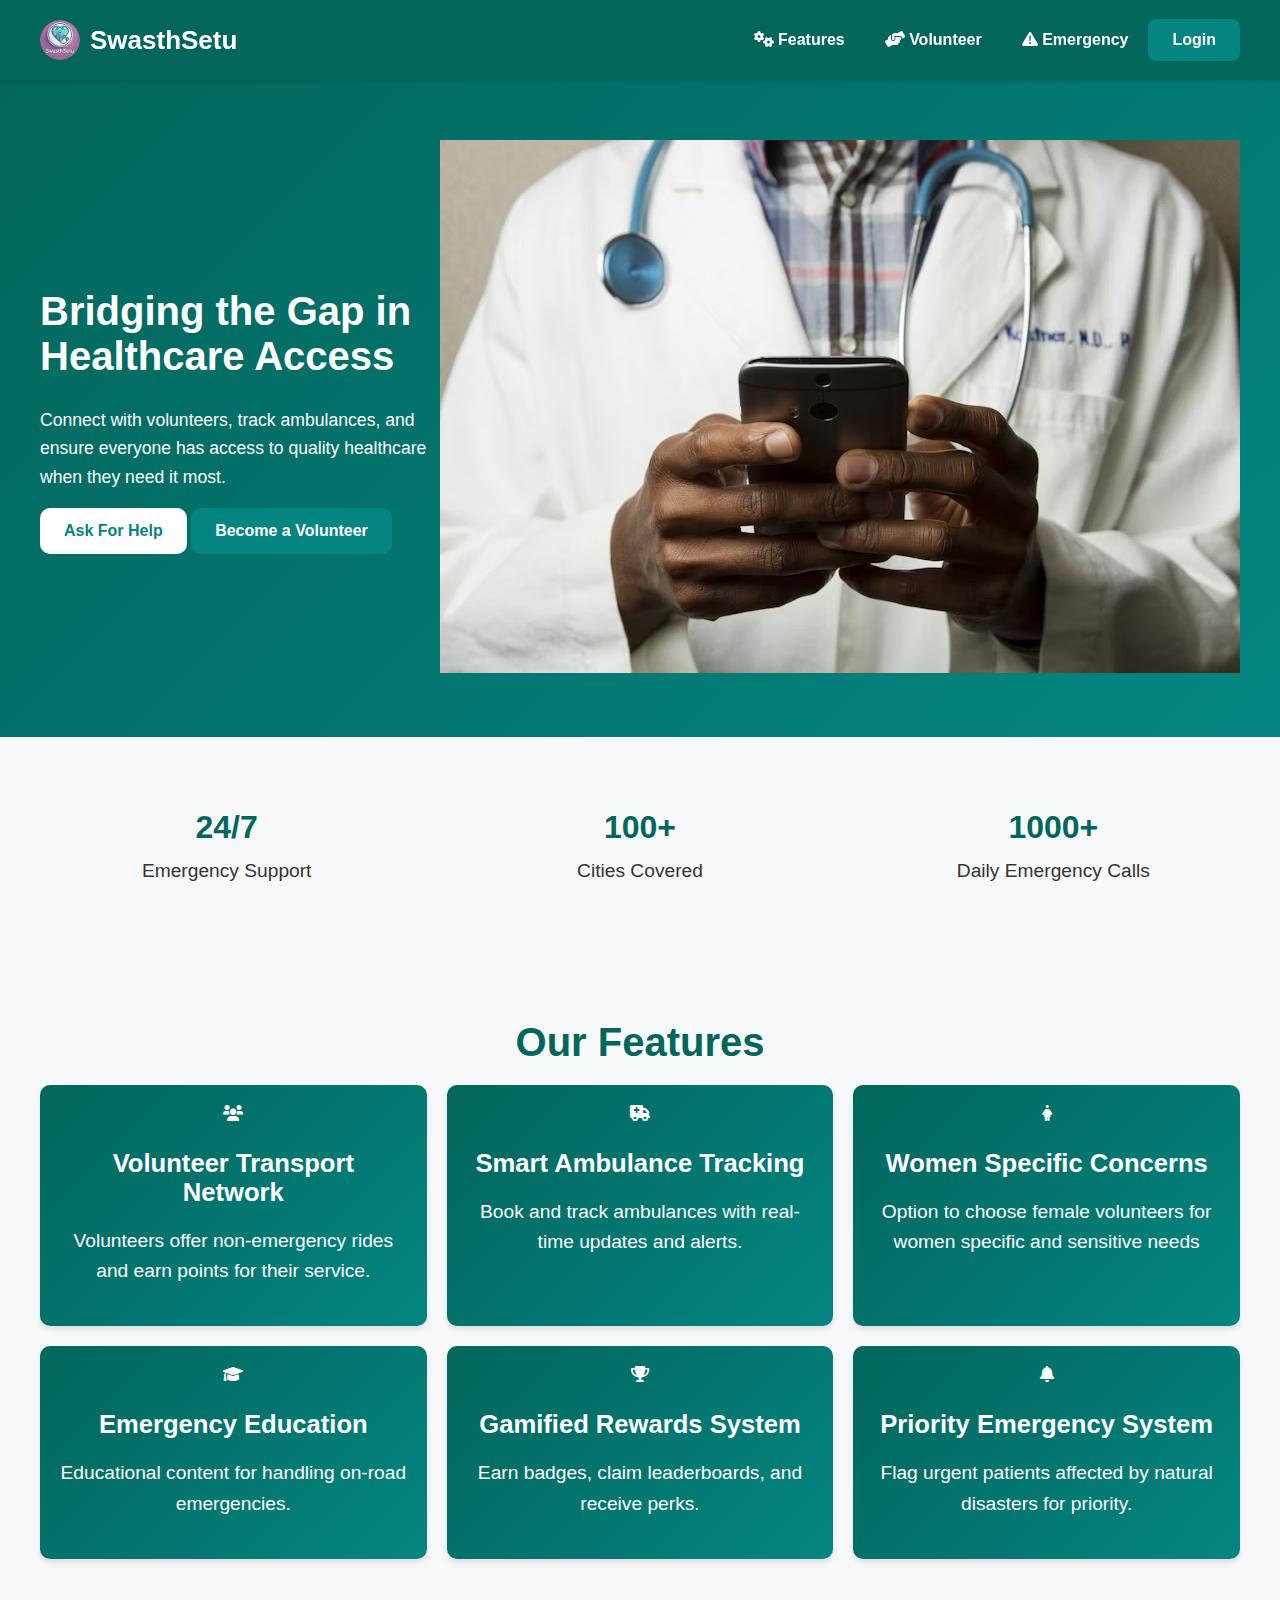
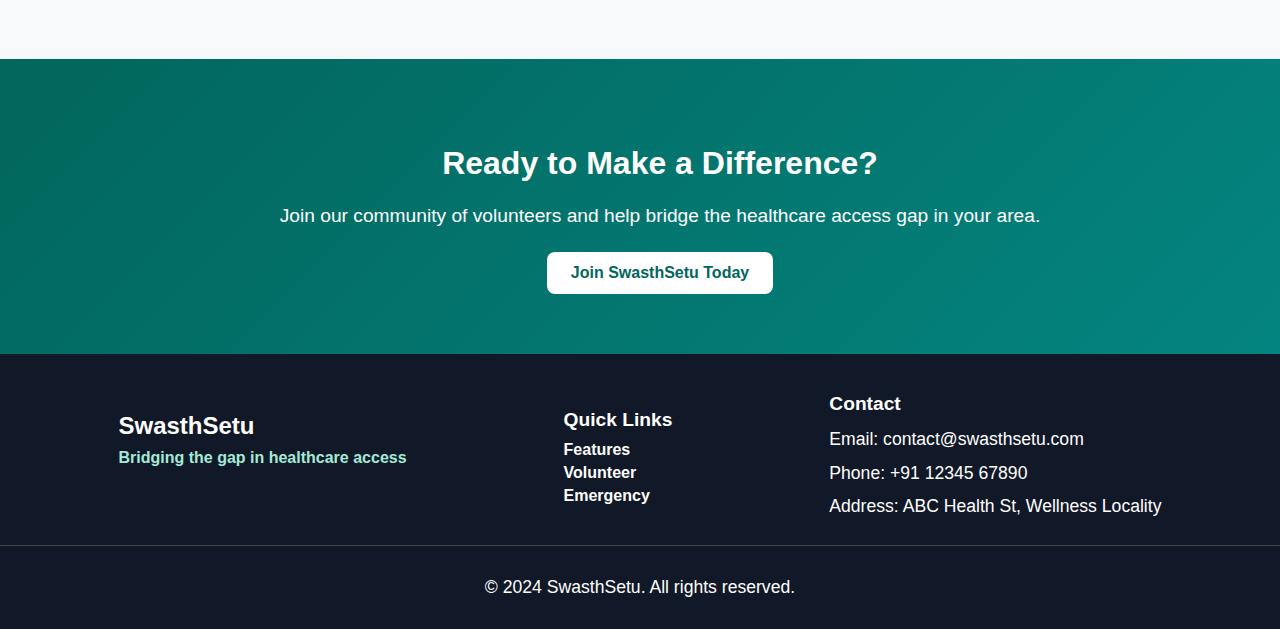
==== index.html @ d4c8859e "Added login and volunteers page" ====
<!DOCTYPE html>
<html lang="en">
  <head>
    <meta charset="UTF-8" />
    <meta name="viewport" content="width=device-width, initial-scale=1.0" />
    <title>SwasthSetu - Healthcare Access</title>
    <link rel="stylesheet" href="style.css" />
    <link
      rel="stylesheet"
      href="https://cdnjs.cloudflare.com/ajax/libs/font-awesome/6.0.0/css/all.min.css"
    />
    <script defer src="script.js"></script>
  </head>
  <body>
    <!-- Navbar -->
    <header>
      <nav>
        <div class="logo-container">
          <img src="logo.png" alt="SwasthSetu Logo" class="logo-img" />
          <div class="logo-title">SwasthSetu</div>
        </div>
        <ul class="nav-links">
          <li>
            <a href="#features"><i class="fas fa-cogs"></i> Features</a>
          </li>
          <li>
            <a href="leaderboard.html"
              ><i class="fas fa-hands-helping"></i> Volunteer</a
            >
          </li>
          <li>
            <a href="#emergency"
              ><i class="fas fa-exclamation-triangle"></i> Emergency</a
            >
          </li>
        </ul>
        <a href="login.html" class="get-started">Login</a>
      </nav>
    </header>

    <!-- Hero Section -->
    <section class="hero">
      <div class="hero-content">
        <h1>Bridging the Gap in Healthcare Access</h1>
        <p>
          Connect with volunteers, track ambulances, and ensure everyone has
          access to quality healthcare when they need it most.
        </p>
        <div class="hero-buttons">
          <button
            class="btn btn-white"
            onclick="document.location='AskForHelpForm.html'"
          >
            Ask For Help
          </button>
          <button
            class="btn btn-teal"
            onclick="document.location='BecomeAvolunteerForm.html'"
          >
            Become a Volunteer
          </button>
        </div>
      </div>
      <div class="hero-image">
        <img src="doctor-image.jpg" alt="Doctor holding a phone" />
      </div>
    </section>

    <!-- Stats Section -->
    <section class="stats">
      <div class="stat">
        <h3>24/7</h3>
        <p>Emergency Support</p>
      </div>
      <div class="stat">
        <h3>100+</h3>
        <p>Cities Covered</p>
      </div>
      <div class="stat">
        <h3>1000+</h3>
        <p>Daily Emergency Calls</p>
      </div>
    </section>

    <!-- Features Section -->
    <section id="features" class="features">
      <h2>Our Features</h2>
      <div class="feature-grid">
        <div class="feature-item">
          <i class="fas fa-users"></i>
          <h3>Volunteer Transport Network</h3>
          <p>
            Volunteers offer non-emergency rides and earn points for their
            service.
          </p>
        </div>
        <div class="feature-item">
          <i class="fas fa-ambulance"></i>
          <h3>Smart Ambulance Tracking</h3>
          <p>Book and track ambulances with real-time updates and alerts.</p>
        </div>
        <div class="feature-item">
          <i class="fas fa-person-dress"></i>
          <h3>Women Specific Concerns</h3>
          <p>
            Option to choose female volunteers for women specific and sensitive
            needs
          </p>
        </div>
        <div class="feature-item">
          <i class="fas fa-graduation-cap"></i>
          <h3>Emergency Education</h3>
          <p>Educational content for handling on-road emergencies.</p>
        </div>
        <div class="feature-item">
          <i class="fas fa-trophy"></i>
          <h3>Gamified Rewards System</h3>
          <p>Earn badges, claim leaderboards, and receive perks.</p>
        </div>
        <div class="feature-item">
          <i class="fas fa-bell"></i>
          <h3>Priority Emergency System</h3>
          <p>
            Flag urgent patients affected by natural disasters for priority.
          </p>
        </div>
      </div>
    </section>

    <!-- Call to Action -->
    <section id="get-started" class="cta-section">
      <h2>Ready to Make a Difference?</h2>
      <p>
        Join our community of volunteers and help bridge the healthcare access
        gap in your area.
      </p>
      <button
        class="btn btn-teal"
        onclick="document.location='BecomeAvolunteerForm.html'"
      >
        Join SwasthSetu Today
      </button>
    </section>

    <!-- Footer -->
    <footer>
      <div class="footer-content">
        <div class="footer-logo">
          <div>SwasthSetu</div>
          <p>Bridging the gap in healthcare access</p>
        </div>
        <div class="footer-links">
          <h3>Quick Links</h3>
          <ul>
            <li><a href="#features">Features</a></li>
            <li><a href="#volunteer">Volunteer</a></li>
            <li><a href="#emergency">Emergency</a></li>
          </ul>
        </div>
        <div class="footer-contact">
          <h3>Contact</h3>
          <p>Email: contact@swasthsetu.com</p>
          <p>Phone: +91 12345 67890</p>
          <p>Address: ABC Health St, Wellness Locality</p>
        </div>
      </div>
    </footer>

    <footer class="footer-bottom">
      <p>&copy; 2024 SwasthSetu. All rights reserved.</p>
    </footer>

    <script
      data-name="BMC-Widget"
      data-cfasync="false"
      src="https://cdnjs.buymeacoffee.com/1.0.0/widget.prod.min.js"
      data-id="InsaneJSK"
      data-description="Support me on Buy me a coffee!"
      data-message="Thank you for your support!"
      data-color="#FFDD00"
      data-position="Right"
      data-x_margin="18"
      data-y_margin="18"
    ></script>
  </body>
</html>
---- style.css ----
/* General Reset */
body {
    margin: 0;
    padding: 0;
    font-family: 'Poppins', sans-serif;
    color: #333;
    background-color: #f8f9fa;
}

h1 {
    font-size: 2.5rem;
    font-weight: 700;
}

h2 {
    font-size: 2rem;
    font-weight: 600;
}

h3 {
    font-size: 1.5rem;
    font-weight: 500;
}

p {
    font-size: 1.1rem;
    line-height: 1.6;
}

/* Updated Navbar Alignment */
.nav-links {
    margin-left: auto; /* Pushes buttons to the right */
    display: flex;
    gap: 20px;
}

/* Improved Font Styling */
body {
    font-family: 'Poppins', sans-serif; /* More professional font */
}

h1 {
    font-size: 2.5rem;
    font-weight: bold;
}

p {
    font-size: 1.1rem;
    line-height: 1.6;
}

/* Logo Styling */
.logo-container {
    display: flex;
    align-items: center;
    gap: 10px;
}

.logo-img {
    height: 40px; /* Adjusted to fit the header appropriately */
    width: 40px;
    border-radius: 50%;
}

.logo-title {
    font-size: 26px;
    font-weight: bold;
    color: white;
}

/* Navbar */
nav {
    display: flex;
    justify-content: space-between;
    align-items: center;
    padding: 15px 40px;
    background-color: #02665c;
    color: white;
    position: sticky;
    top: 0;
    z-index: 10;
    box-shadow: 0 2px 4px rgba(0, 0, 0, 0.1);
}

nav .logo {
    font-size: 26px;
    font-weight: bold;
    color: white;
}

.nav-links {
    list-style: none;
    display: flex;
    align-items: center;
    margin-left: auto; /* Pushes items to the right */
    padding: 0;
    margin-left: auto; /* Pushes buttons to the right */
    display: flex;
    gap: 20px;
}


.nav-links li {
    margin-left: 20px;
}

.nav-links li a {
    color: white;
    text-decoration: none;
    font-weight: bold;
    transition: color 0.3s ease;
}

.nav-links li a:hover {
    color: #a2ebd8;
}

.get-started {
    padding: 12px 24px;
    background: #048581;
    color: white;
    font-size: 1rem;
    font-weight: 600;
    border-radius: 8px;
    text-decoration: none;
    transition: all 0.3s ease;
    display: inline-block;
    margin-left: 20px;
    cursor: pointer;
}

.get-started:hover {
    background: white;
    color: #048581;
    border: 2px solid #048581;
}

/* CTA */
.cta-section {
    text-align: center;
    padding: 60px 20px;
    background: linear-gradient(135deg, #02665c, #048581);
    color: white;
    margin-top: 40px ;
    width: 100%; /* Spanning across the entire page */
    box-shadow: 0 4px 10px rgba(0, 0, 0, 0.1);
}

.cta-section h2 {
    font-size: 2rem;
    font-weight: 700;
    margin-bottom: 15px;
}

.cta-section p {
    font-size: 1.2rem;
    font-weight: 400;
    margin-bottom: 20px;
}

.cta-section .btn {
    padding: 12px 24px;
    background: white;
    color: #02665c;
    font-size: 1rem;
    font-weight: 600;
    border-radius: 8px;
    text-decoration: none;
    transition: all 0.3s ease;
    display: inline-block;
}

.cta-section .btn:hover {
    background: #048581;
    color: white;
}

/* Hero Section */
.hero {
    display: flex;
    justify-content: space-between;
    align-items: center;
    padding: 60px 40px;
    background: linear-gradient(135deg, #02665c, #048581);
    color: white;
}

.hero-content {
    max-width: 50%;
}

.hero-buttons .btn {
    padding: 14px 24px;
    border-radius: 10px; /* More modern look */
    font-size: 1rem;
    font-weight: 600;
    position: relative;
    transition: all 0.3s ease;
    cursor: pointer;
}


.btn-white {
    background: white;
    color: #048581;
    border: none;
}

.btn-white:hover {
    background: #048581;
    color: white;
    padding-right: 32px;
}

.btn-white:hover::after {
    content: ' >';
    position: absolute;
    right: 16px;
    transition: right 0.3s ease;
}

.btn-teal {
    background: #048581;
    color: white;
    border: none;
}

.btn-teal:hover {
    background: white;
    color: #048581;
}

/* Stats Section */
.stats {
    display: flex;
    justify-content: center;
    padding: 40px 40px;
    background: #f8f9fa;
    text-align: center;
    gap: 40px;
    flex-wrap: wrap;
}

.stat {
    flex: 1;
    min-width: 250px;
}

.stat h3 {
    font-size: 2rem;
    font-weight: 700;
    color: #02665c;
    margin-bottom: 10px;
}

.stat p {
    font-size: 1.2rem;
    font-weight: 500;
    color: #333;
    margin: 0;
}


/* Features Section */
.features {
    padding: 60px 40px;
    text-align: center;
    background: #f8f9fa;
}

.features h2 {
    font-size: 2.5rem;
    font-weight: 700;
    color: #02665c;
    margin-bottom: 20px;
}

.feature-grid {
    display: grid;
    grid-template-columns: repeat(auto-fit, minmax(300px, 1fr));
    gap: 20px;
    margin-top: 20px;
    justify-content: center;
}

.feature-item {
    background: linear-gradient(135deg, #02665c, #048581);
    padding: 20px;
    border-radius: 10px;
    box-shadow: 0 4px 6px rgba(0, 0, 0, 0.1);
    transition: transform 0.3s ease, box-shadow 0.3s ease;
    color: white;
    text-align: center;
}

.feature-item:hover {
    transform: translateY(-5px);
    box-shadow: 0 10px 20px rgba(0, 0, 0, 0.15);
    background: linear-gradient(135deg, #048581, #02665c);
}

.feature-item h3 {
    font-size: 1.6rem;
    font-weight: 700;
    margin-bottom: 10px;
}

.feature-item p {
    font-size: 1.2rem;
    font-weight: 400;
}

@media (min-width: 768px) {
    .feature-grid {
        grid-template-columns: repeat(3, 1fr);
        justify-items: center;
    }
}


/* Footer */
footer {
    background: #111827;
    color: white;
    padding: 20px 40px;
    display: flex;
    justify-content: space-between;
    align-items: center;
    flex-wrap: wrap;
    text-align: center;
}

.footer-content {
    display: flex;
    justify-content: space-around;
    width: 100%;
    align-items: center;
}

.footer-logo {
    font-size: 1.5rem;
    font-weight: bold;
    text-align: left;
}

.footer-logo p {
    font-size: 1rem;
    margin-top: 5px;
    color: #a2ebd8;
}

.footer-links {
    text-align: left;
}

.footer-links h3 {
    font-size: 1.2rem;
    font-weight: bold;
    margin-bottom: 10px;
}

.footer-links ul {
    list-style: none;
    padding: 0;
    margin: 0;
}

.footer-links li {
    margin-bottom: 5px;
}

.footer-links li a {
    color: white;
    text-decoration: none;
    font-weight: bold;
    transition: color 0.3s ease;
}

.footer-links li a:hover {
    color: #a2ebd8;
}

.footer-contact {
    text-align: left;
}

.footer-contact h3 {
    font-size: 1.2rem;
    font-weight: bold;
    margin-bottom: 10px;
}

.footer-contact p {
    margin: 5px 0;
}

/* Bottom Footer Styling */
.footer-bottom {
    background: #111827;
    color: white;
    text-align: center;
    padding: 10px 0;
    font-size: 0.9rem;
    border-top: 1px solid #444;
    display: flex;
    justify-content: center;
    align-items: center;
}
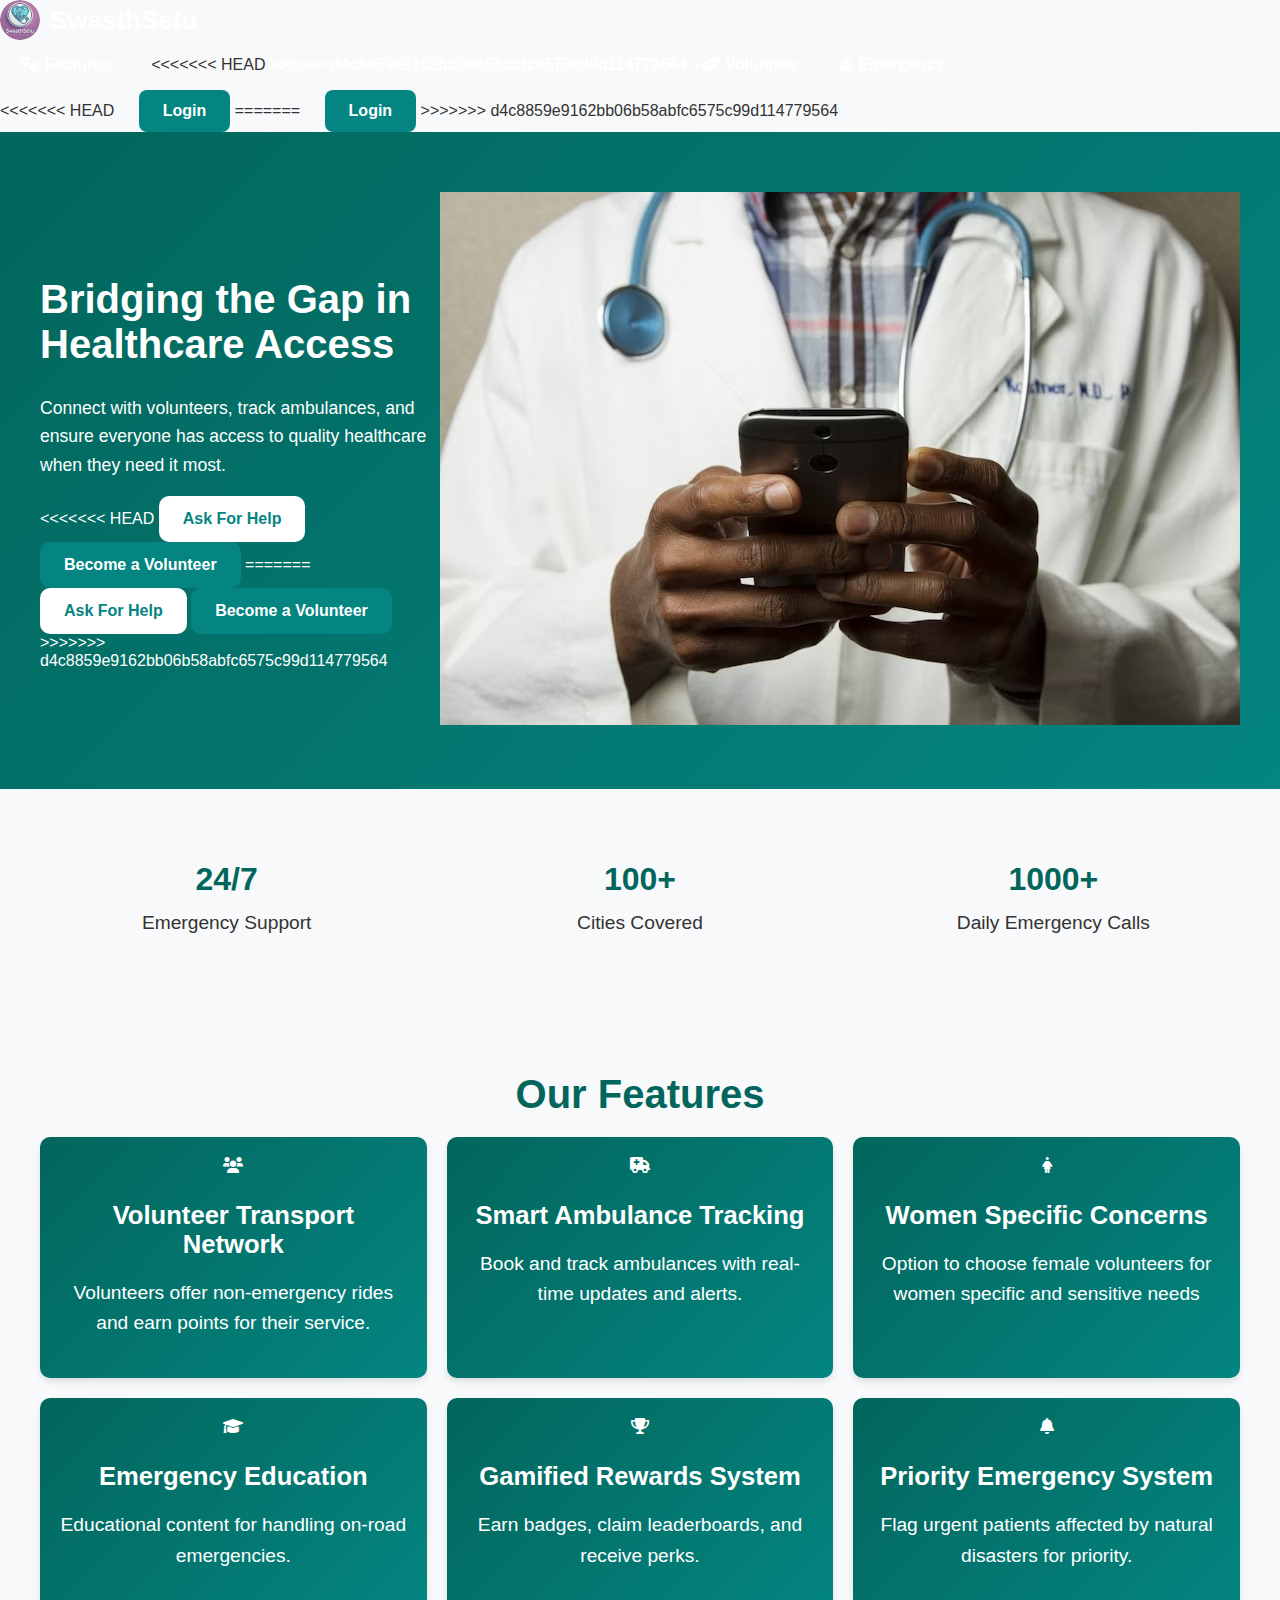
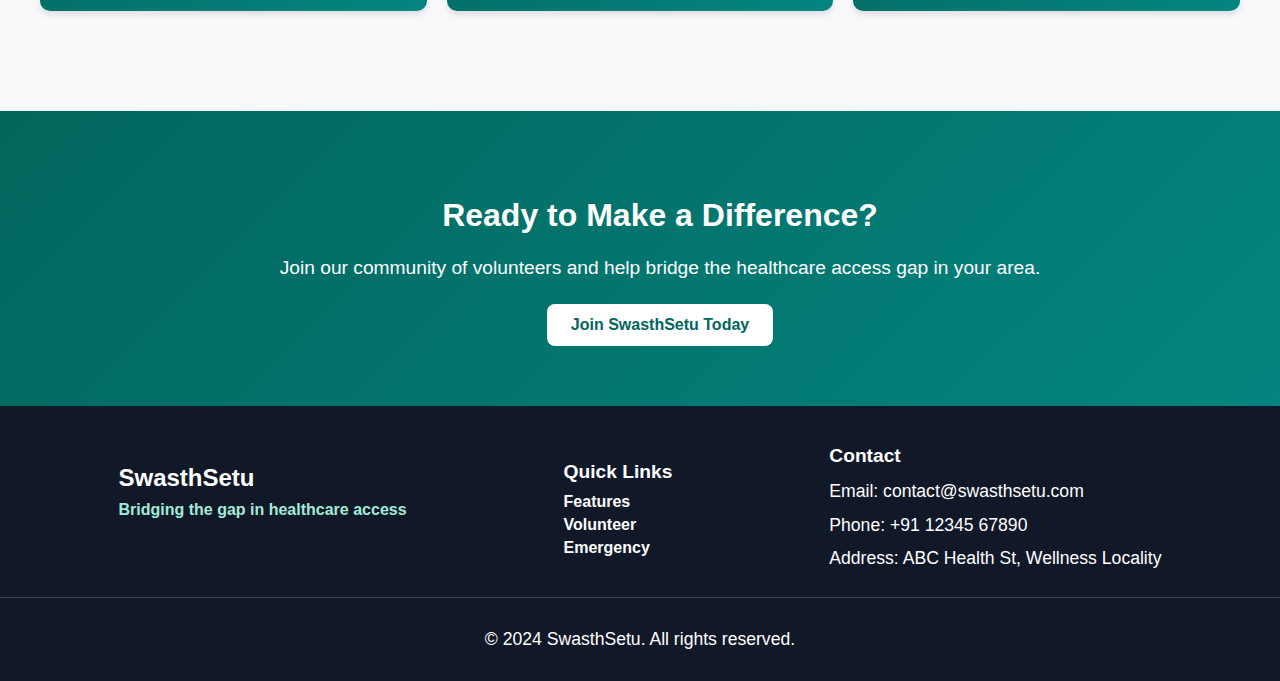
==== commit 996090f7: "Merge branch 'main' of https://github.com/aryandas2911/SwasthSetu" ====
--- a/index.html
+++ b/index.html
@@ -24,7 +24,11 @@
             <a href="#features"><i class="fas fa-cogs"></i> Features</a>
           </li>
           <li>
+<<<<<<< HEAD
+            <a href="#volunteer"
+=======
             <a href="leaderboard.html"
+>>>>>>> d4c8859e9162bb06b58abfc6575c99d114779564
               ><i class="fas fa-hands-helping"></i> Volunteer</a
             >
           </li>
@@ -34,7 +38,11 @@
             >
           </li>
         </ul>
+<<<<<<< HEAD
+        <a href="#get-started" class="get-started">Login</a>
+=======
         <a href="login.html" class="get-started">Login</a>
+>>>>>>> d4c8859e9162bb06b58abfc6575c99d114779564
       </nav>
     </header>
 
@@ -47,6 +55,10 @@
           access to quality healthcare when they need it most.
         </p>
         <div class="hero-buttons">
+<<<<<<< HEAD
+          <button class="btn btn-white" onclick="document.location='AskForHelpForm.html'">Ask For Help</button>
+          <button class="btn btn-teal" onclick="document.location='BecomeAvolunteerForm.html'">Become a Volunteer</button>
+=======
           <button
             class="btn btn-white"
             onclick="document.location='AskForHelpForm.html'"
@@ -59,6 +71,7 @@
           >
             Become a Volunteer
           </button>
+>>>>>>> d4c8859e9162bb06b58abfc6575c99d114779564
         </div>
       </div>
       <div class="hero-image">
@@ -183,4 +196,4 @@
       data-y_margin="18"
     ></script>
   </body>
-</html>
+</html>--- a/style.css
+++ b/style.css
@@ -68,6 +68,10 @@
     color: white;
 }
 
+<<<<<<< HEAD
+
+=======
+>>>>>>> d4c8859e9162bb06b58abfc6575c99d114779564
 /* Navbar */
 nav {
     display: flex;
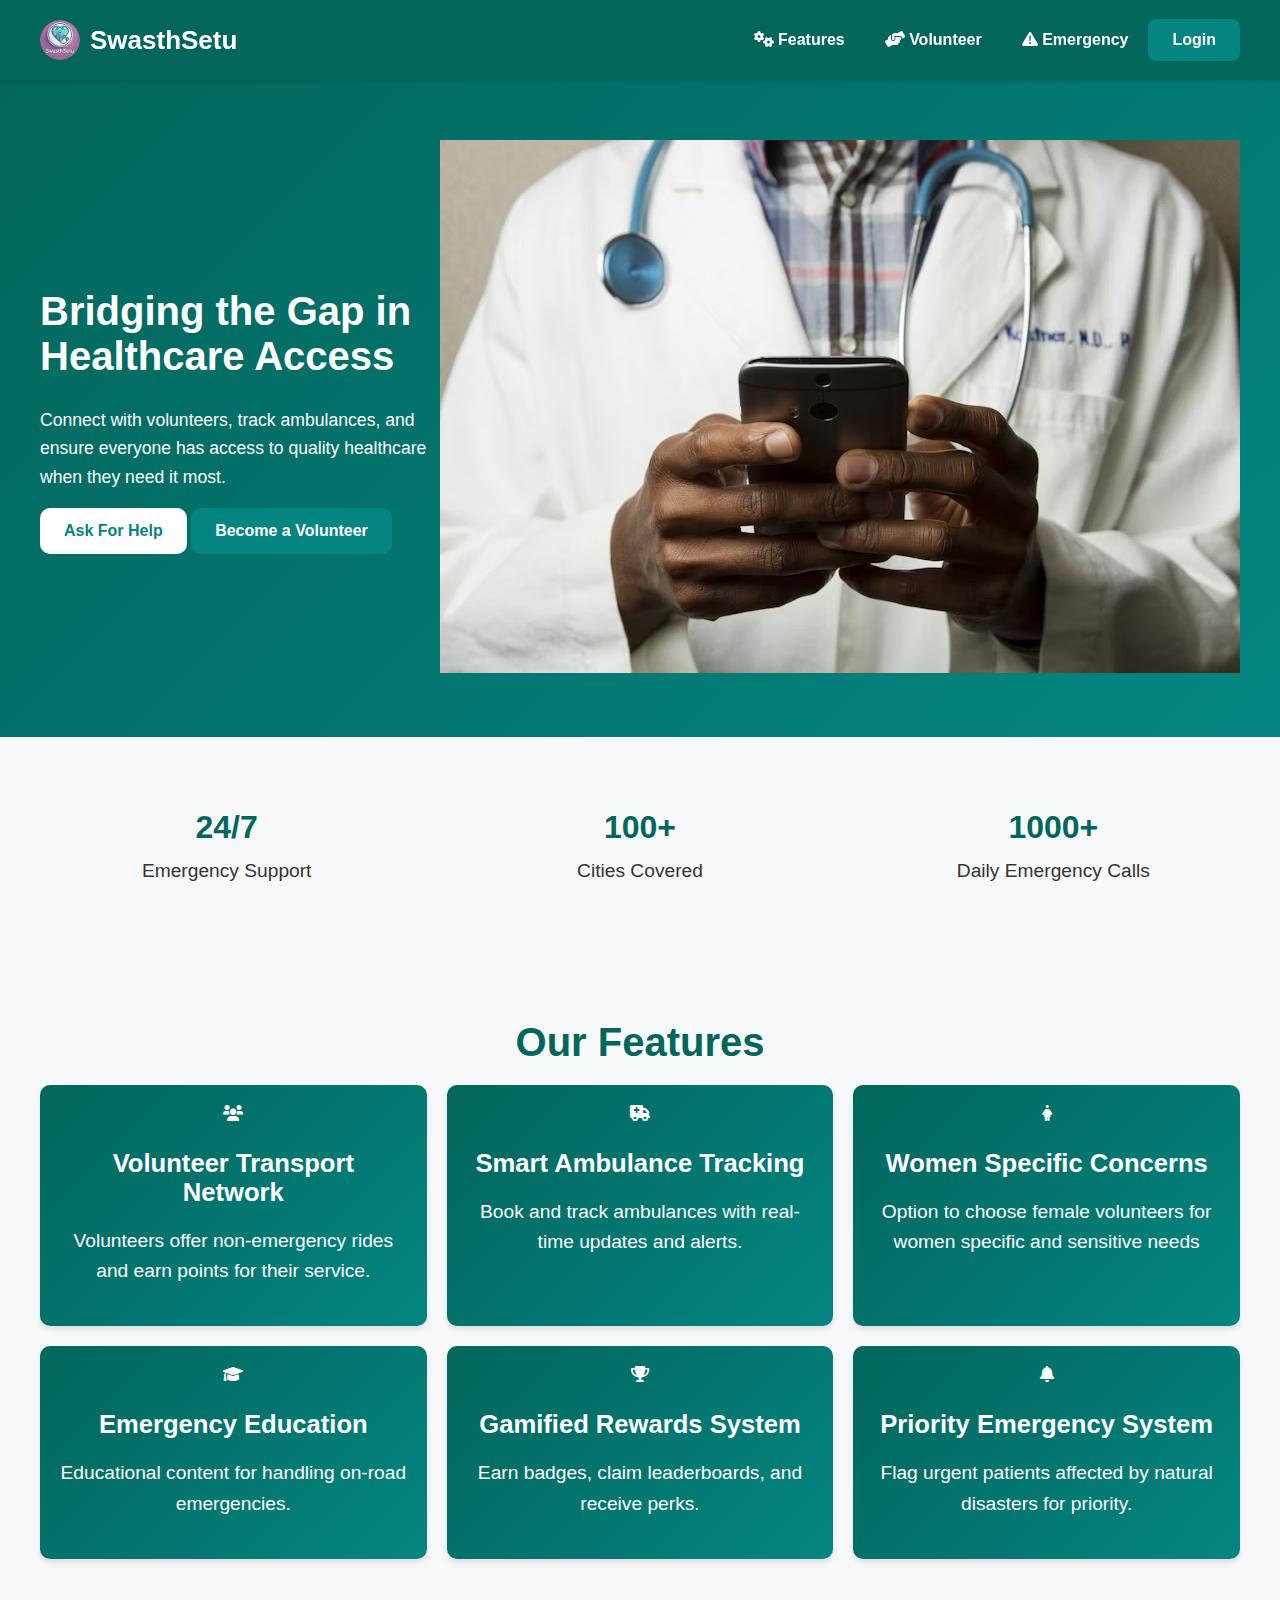
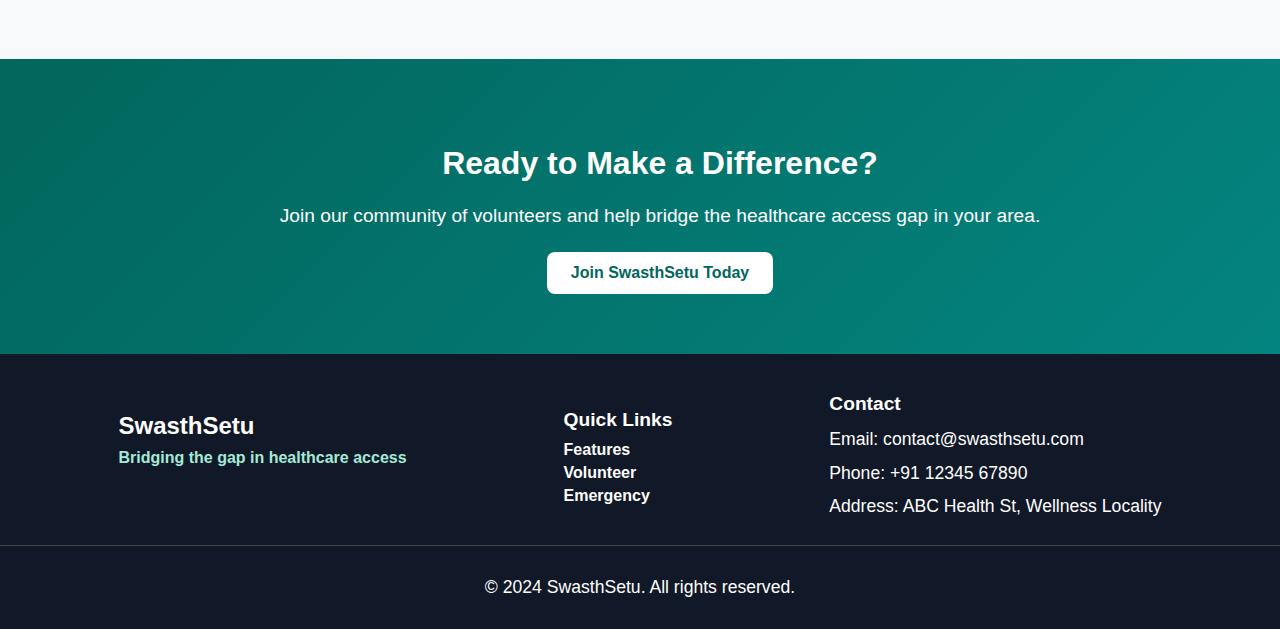
==== commit 4a62aa41: "Corrected index.html and style.css" ====
--- a/index.html
+++ b/index.html
@@ -24,11 +24,8 @@
             <a href="#features"><i class="fas fa-cogs"></i> Features</a>
           </li>
           <li>
-<<<<<<< HEAD
-            <a href="#volunteer"
-=======
+
             <a href="leaderboard.html"
->>>>>>> d4c8859e9162bb06b58abfc6575c99d114779564
               ><i class="fas fa-hands-helping"></i> Volunteer</a
             >
           </li>
@@ -38,11 +35,8 @@
             >
           </li>
         </ul>
-<<<<<<< HEAD
-        <a href="#get-started" class="get-started">Login</a>
-=======
+
         <a href="login.html" class="get-started">Login</a>
->>>>>>> d4c8859e9162bb06b58abfc6575c99d114779564
       </nav>
     </header>
 
@@ -55,10 +49,7 @@
           access to quality healthcare when they need it most.
         </p>
         <div class="hero-buttons">
-<<<<<<< HEAD
-          <button class="btn btn-white" onclick="document.location='AskForHelpForm.html'">Ask For Help</button>
-          <button class="btn btn-teal" onclick="document.location='BecomeAvolunteerForm.html'">Become a Volunteer</button>
-=======
+
           <button
             class="btn btn-white"
             onclick="document.location='AskForHelpForm.html'"
@@ -71,7 +62,6 @@
           >
             Become a Volunteer
           </button>
->>>>>>> d4c8859e9162bb06b58abfc6575c99d114779564
         </div>
       </div>
       <div class="hero-image">
--- a/style.css
+++ b/style.css
@@ -68,10 +68,7 @@
     color: white;
 }
 
-<<<<<<< HEAD
-
-=======
->>>>>>> d4c8859e9162bb06b58abfc6575c99d114779564
+
 /* Navbar */
 nav {
     display: flex;
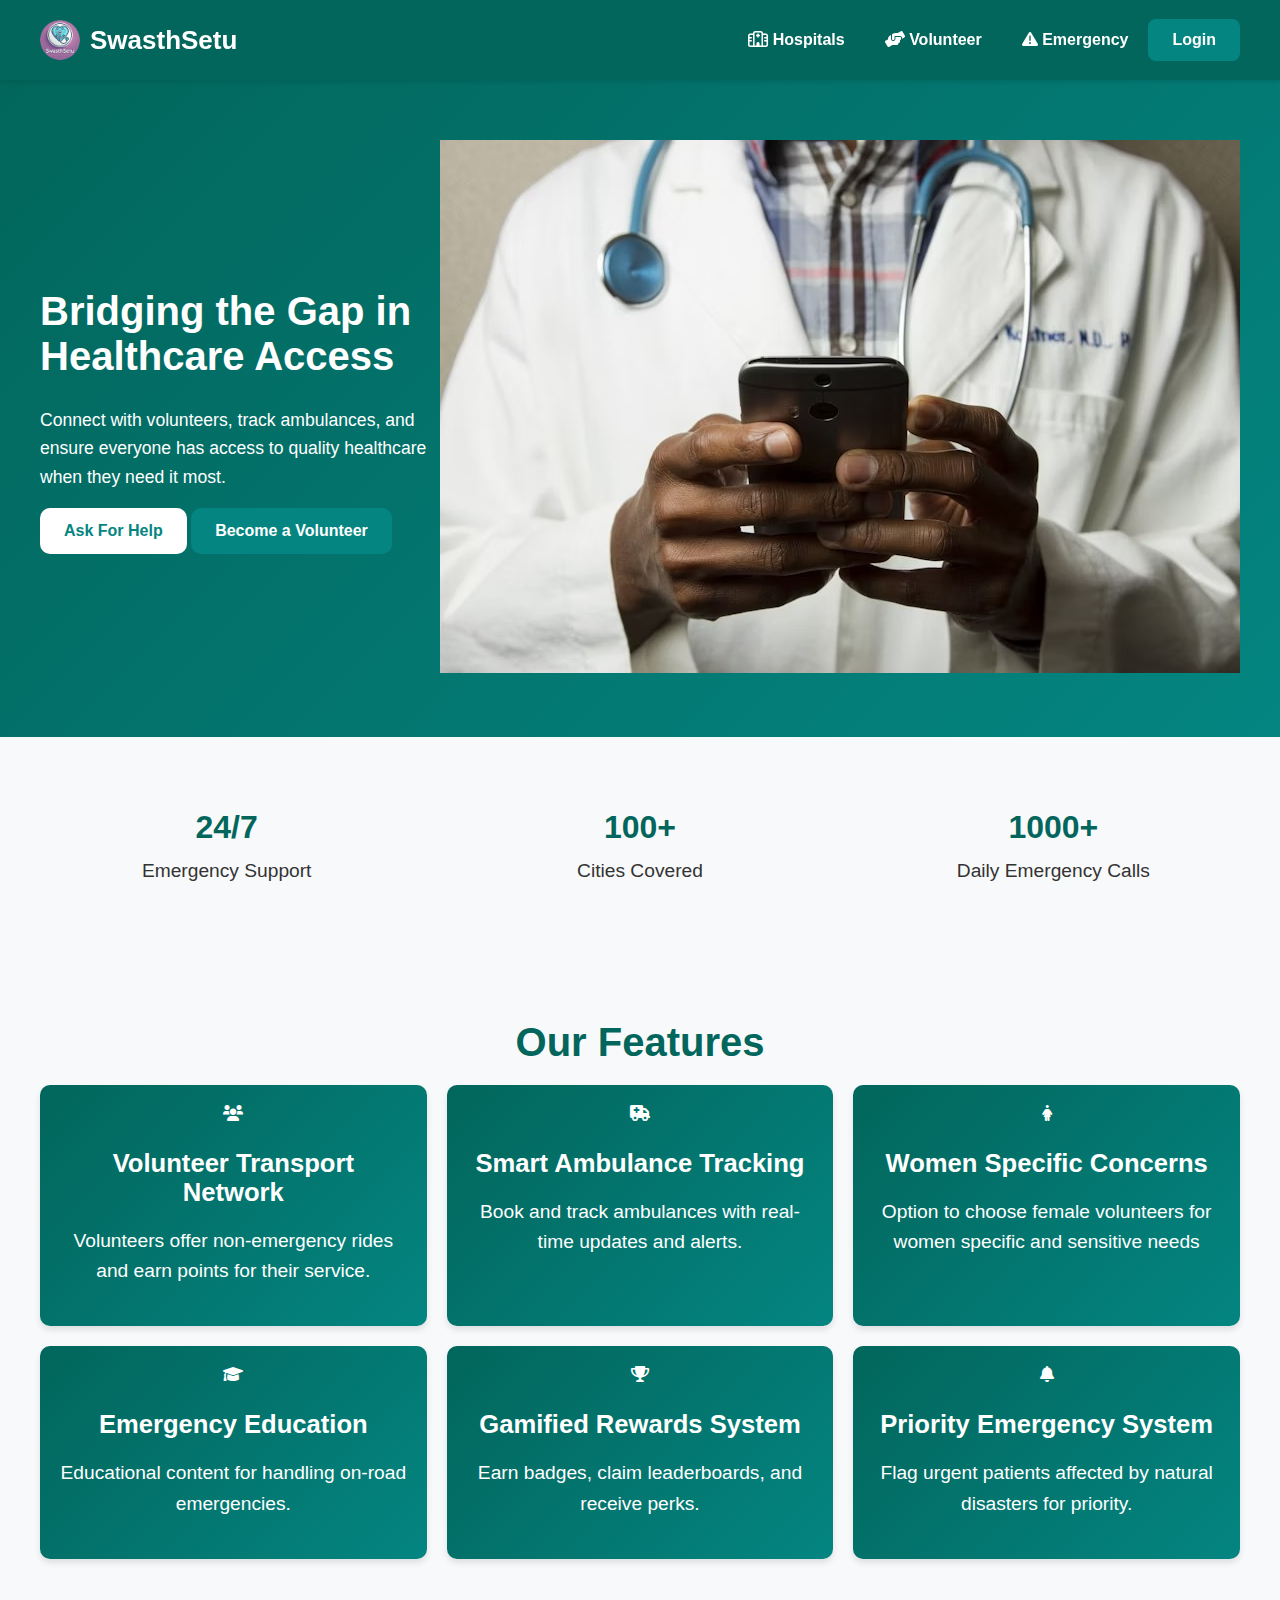
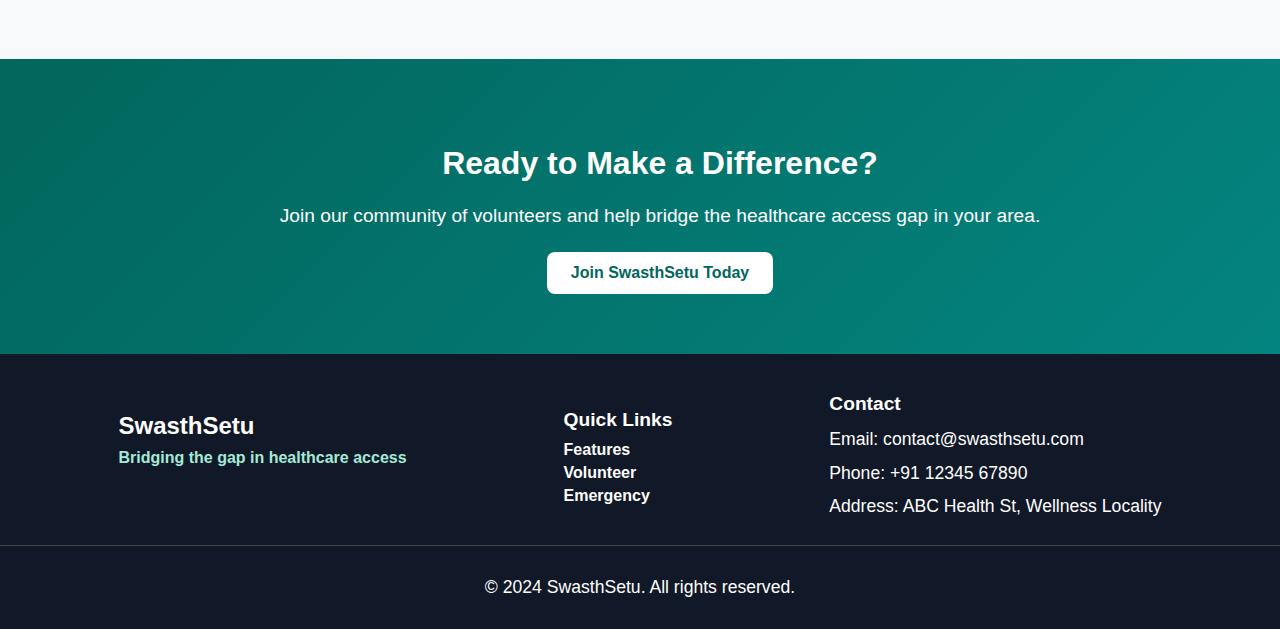
==== commit 411f3d3f: "Hospitals page added" ====
--- a/index.html
+++ b/index.html
@@ -21,18 +21,19 @@
         </div>
         <ul class="nav-links">
           <li>
-            <a href="#features"><i class="fas fa-cogs"></i> Features</a>
+            <a href="hospitals.html"
+              ><i class="fa-regular fa-hospital"></i> Hospitals</a
+            >
           </li>
           <li>
-
             <a href="leaderboard.html"
               ><i class="fas fa-hands-helping"></i> Volunteer</a
             >
           </li>
           <li>
-            <a href="#emergency"
-              ><i class="fas fa-exclamation-triangle"></i> Emergency</a
-            >
+            <a href="Emergency.html">
+              <i class="fas fa-exclamation-triangle"></i> Emergency
+            </a>
           </li>
         </ul>
 
@@ -49,7 +50,6 @@
           access to quality healthcare when they need it most.
         </p>
         <div class="hero-buttons">
-
           <button
             class="btn btn-white"
             onclick="document.location='AskForHelpForm.html'"
@@ -156,8 +156,18 @@
           <h3>Quick Links</h3>
           <ul>
             <li><a href="#features">Features</a></li>
-            <li><a href="#volunteer">Volunteer</a></li>
-            <li><a href="#emergency">Emergency</a></li>
+            <li>
+              <a
+                href="#volunteer"
+                onclick="document.location='BecomeAvolunteerForm.html'"
+                >Volunteer</a
+              >
+            </li>
+            <li>
+              <a href="#emergency" onclick="document.location='Emergency.html'"
+                >Emergency</a
+              >
+            </li>
           </ul>
         </div>
         <div class="footer-contact">
@@ -186,4 +196,4 @@
       data-y_margin="18"
     ></script>
   </body>
-</html>+</html>
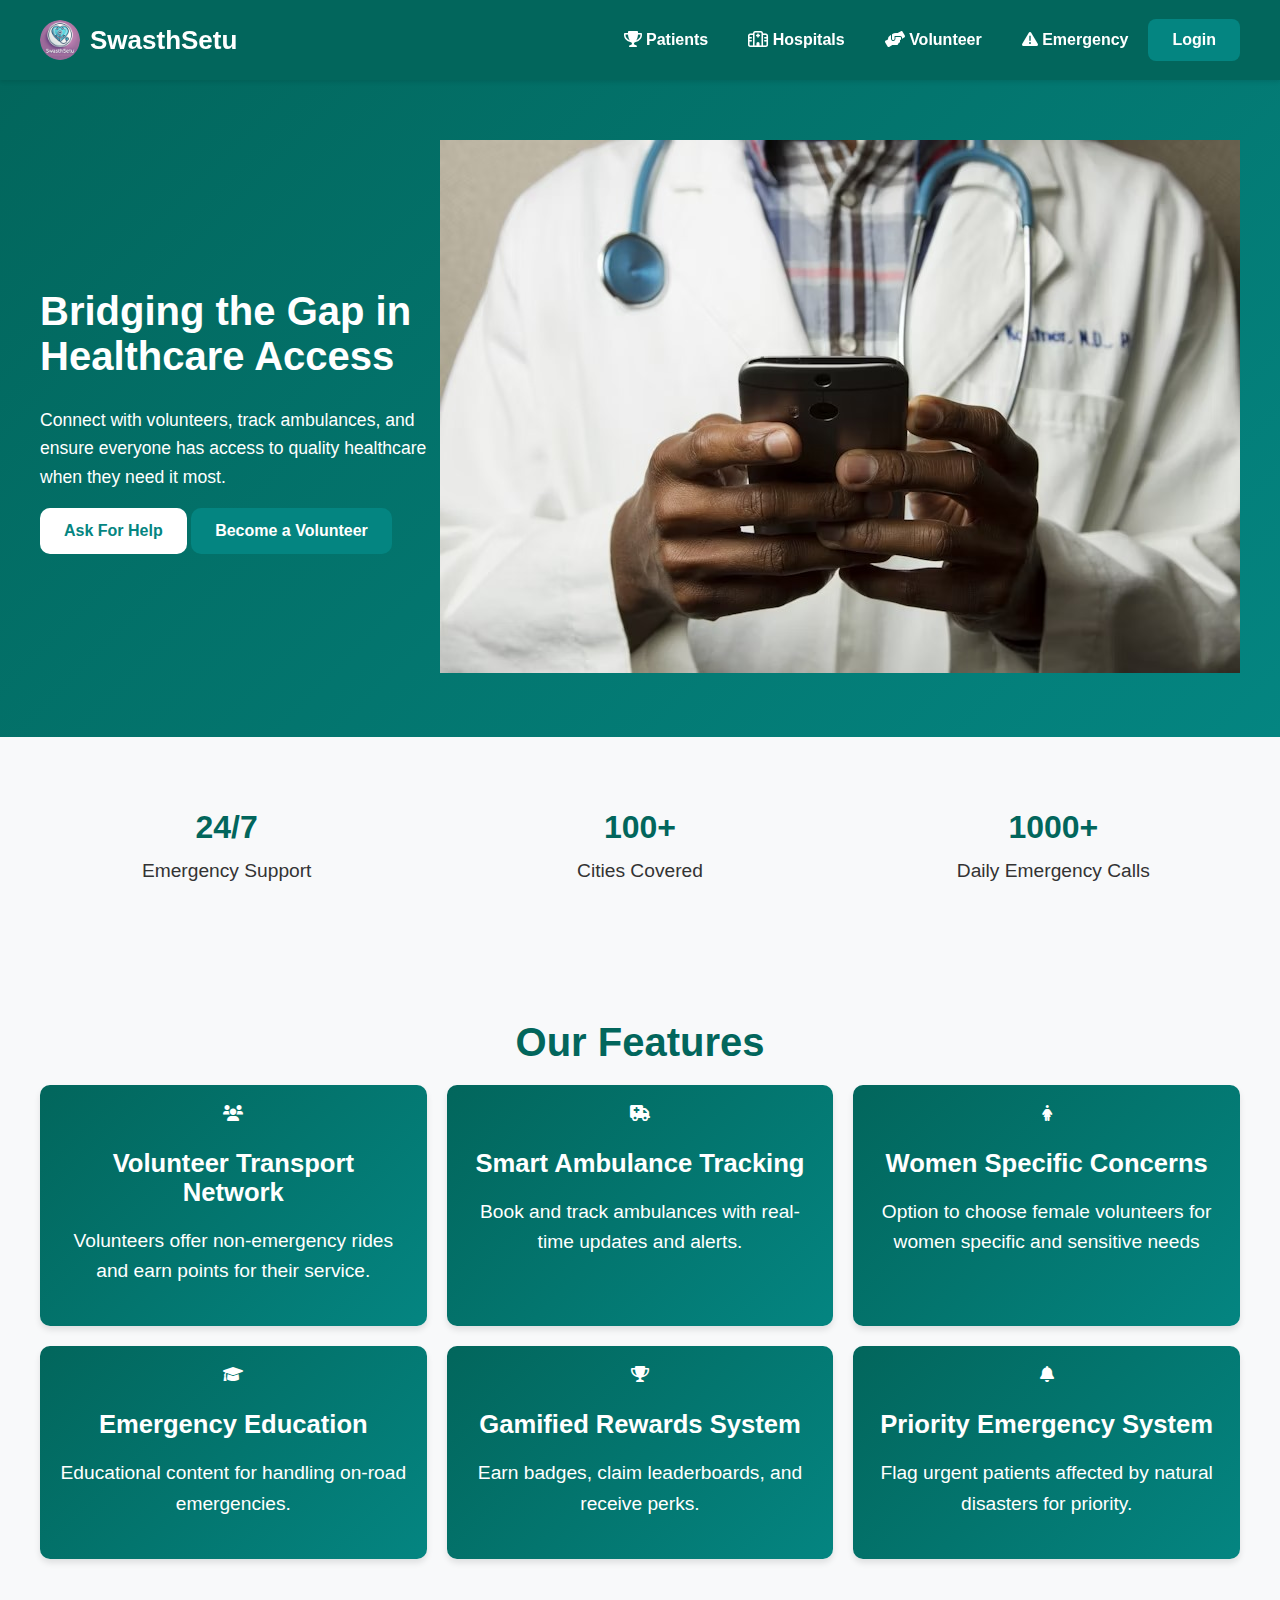
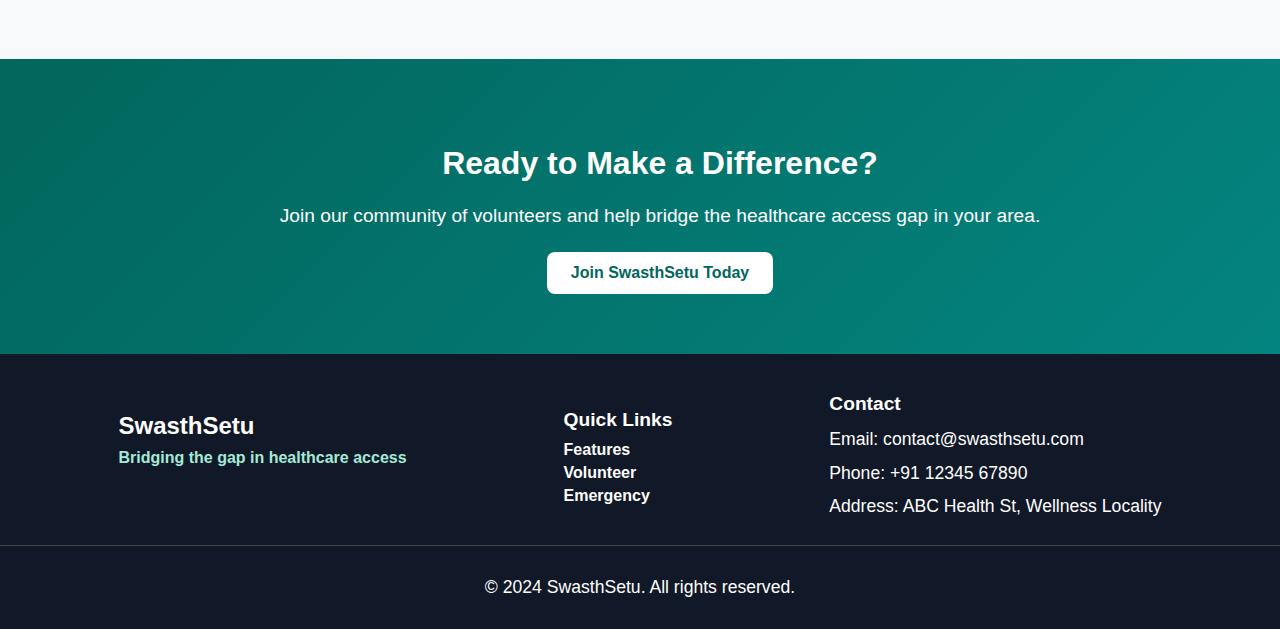
==== commit 0edad2f2: "Patients page completed" ====
--- a/index.html
+++ b/index.html
@@ -20,6 +20,9 @@
           <div class="logo-title">SwasthSetu</div>
         </div>
         <ul class="nav-links">
+          <li>
+            <a href="Patients.html"><i class="fas fa-trophy"></i> Patients</a>
+          </li>
           <li>
             <a href="hospitals.html"
               ><i class="fa-regular fa-hospital"></i> Hospitals</a
